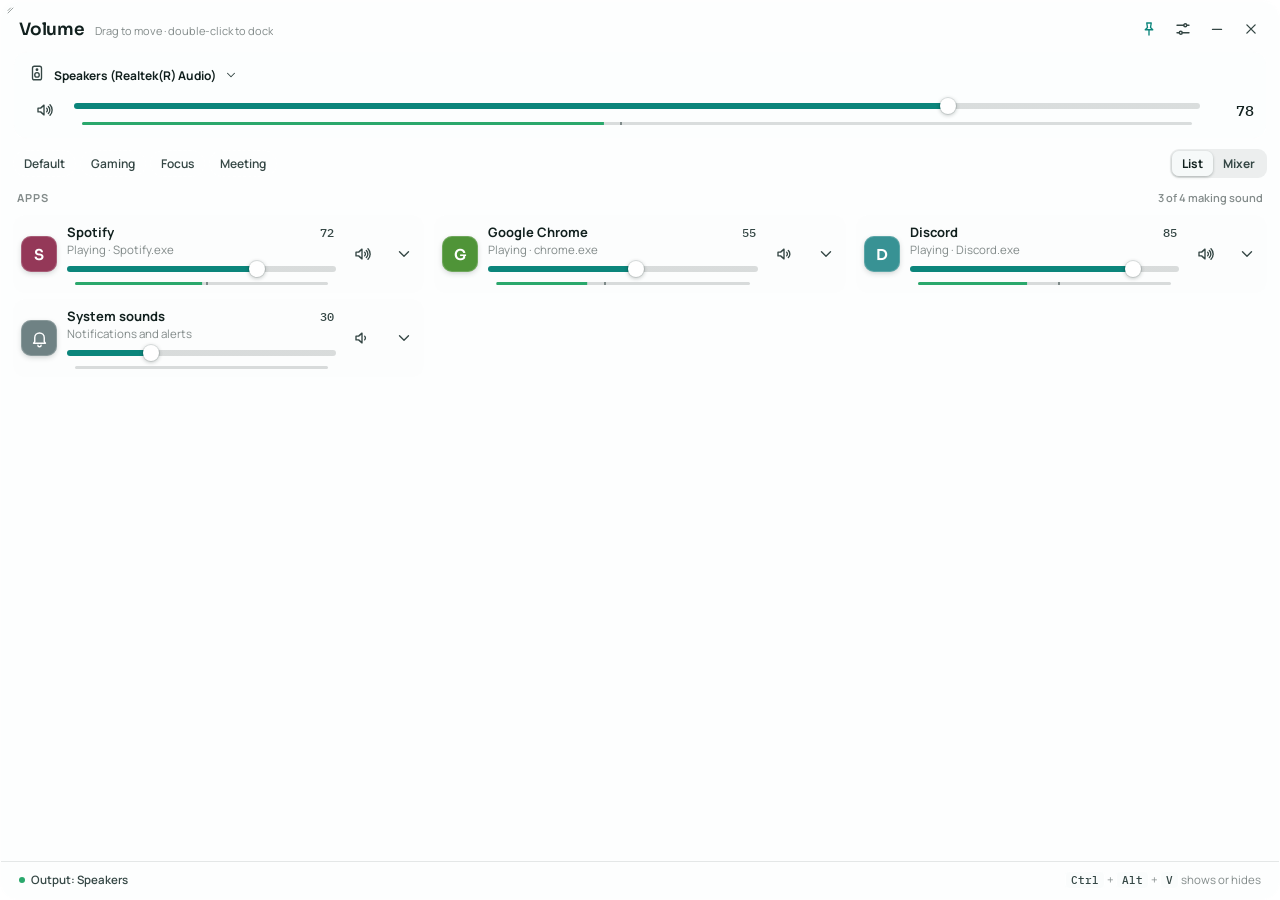
==== src/GlassMixer.App/ui/index.html @ 16185cbf "Glass Mixer 1.0.0: per-app volume mixer with a glass window A Windows tray app that controls each ap" ====
<!doctype html>
<html lang="en">
<head>
  <meta charset="utf-8">
  <title>Glass Mixer</title>
  <!-- The mockup's typefaces, shipped with the app (tools/get-fonts.ps1), so no internet is needed. -->
  <link rel="stylesheet" href="fonts/fonts.css">
  <link rel="stylesheet" href="app.css">
</head>
<body>
  <section class="panel" id="panel" aria-label="Volume mixer">
    <div class="grip" id="grip" title="Drag to resize" aria-hidden="true"></div>
    <span class="size-badge" id="size-badge" hidden></span>

    <header class="p-head" id="p-head">
      <div class="p-title"><h1>Volume</h1><span>Drag to move · double-click to dock</span></div>
      <div class="p-actions">
        <button class="icon-btn" id="btn-pin" aria-pressed="true" title="Keep on top" aria-label="Keep on top"></button>
        <button class="icon-btn" id="btn-look" aria-expanded="false" aria-controls="look" title="Appearance" aria-label="Appearance"></button>
        <button class="icon-btn" id="btn-min" title="Minimize (Ctrl+Alt+M)" aria-label="Minimize volume mixer"></button>
        <button class="icon-btn" id="btn-close" title="Hide" aria-label="Hide volume mixer"></button>
      </div>
    </header>

    <div class="p-scroll" id="p-scroll">
      <section class="master" data-id="master">
        <label class="dev" for="dev"><span id="dev-icon"></span><span class="dev-wrap"><select id="dev" aria-label="Output device"></select><span id="dev-chev"></span></span></label>
        <div class="master-row">
          <button class="icon-btn mute" data-mute="master" aria-pressed="false" aria-label="Mute all"></button>
          <div>
            <input type="range" class="vol" id="vol-master" min="0" max="100" aria-label="Master volume">
            <div class="meter"><i></i><b></b></div>
          </div>
          <span class="val vval" id="val-master">0</span>
        </div>
      </section>

      <section class="look" id="look" hidden aria-label="Appearance">
        <label class="look-row" for="opt-clear">Transparency <input type="range" id="opt-clear" min="0" max="100"><span class="val" id="val-clear"></span></label>
        <label class="look-row" for="opt-blur" title="While the blur is on, the mixer is left out of screenshots and screen sharing. Set it to 0 to show it.">Background blur <input type="range" id="opt-blur" min="0" max="40"><span class="val" id="val-blur"></span></label>
        <div class="look-row"><span>Panel size</span>
          <div class="seg span" role="group" aria-label="Panel size">
            <button data-size="compact" aria-pressed="false">Compact</button>
            <button data-size="regular" aria-pressed="false">Regular</button>
            <button data-size="wide" aria-pressed="false">Wide</button>
          </div>
        </div>
        <label class="look-check" for="opt-meters"><input type="checkbox" id="opt-meters"> Show live level meters</label>
      </section>

      <div class="bar">
        <div class="chips" id="chips" role="group" aria-label="Sound profiles"></div>
        <div class="seg" role="group" aria-label="Layout">
          <button id="mode-list" aria-pressed="true">List</button>
          <button id="mode-board" aria-pressed="false">Mixer</button>
        </div>
      </div>

      <div class="section-label"><span>Apps</span><span id="app-count"></span></div>
      <ul class="list" id="list"></ul>
      <div class="board" id="board" hidden></div>
      <p class="empty" id="empty" hidden>No app is playing sound right now. Start music or a video and it shows up here.</p>
    </div>

    <footer class="p-foot">
      <span class="live" id="foot-live">Output</span>
      <span class="foot-keys"><kbd>Ctrl</kbd> + <kbd>Alt</kbd> + <kbd>V</kbd> shows or hides</span>
    </footer>
  </section>

  <div class="mini" id="mini" data-id="master" hidden>
    <span class="mini-drag" id="mini-drag" title="Drag to move"></span>
    <button class="icon-btn mute" data-mute="master" aria-pressed="false" aria-label="Mute all"></button>
    <div class="mini-vol">
      <input type="range" class="vol" id="vol-mini" min="0" max="100" aria-label="Master volume">
      <div class="meter"><i></i><b></b></div>
    </div>
    <span class="val vval" id="val-mini">0</span>
    <div class="mini-apps" id="mini-apps"></div>
    <button class="icon-btn" id="btn-restore" title="Expand (Ctrl+Alt+M)" aria-label="Expand volume mixer"></button>
  </div>

  <div class="toast" id="toast" role="status" hidden></div>

  <script src="app.js"></script>
</body>
</html>
---- src/GlassMixer.App/ui/fonts/fonts.css ----
﻿/* Generated by tools/get-fonts.ps1 from Google Fonts. Licences: OFL-*.txt in this folder. */
/* latin-ext */
@font-face {
  font-family: 'IBM Plex Mono';
  font-style: normal;
  font-weight: 500;
  font-display: swap;
  src: url(ibmplexmono-latin-ext.woff2) format('woff2');
  unicode-range: U+0100-02BA, U+02BD-02C5, U+02C7-02CC, U+02CE-02D7, U+02DD-02FF, U+0304, U+0308, U+0329, U+1D00-1DBF, U+1E00-1E9F, U+1EF2-1EFF, U+2020, U+20A0-20AB, U+20AD-20C4, U+2113, U+2C60-2C7F, U+A720-A7FF;
}
/* latin */
@font-face {
  font-family: 'IBM Plex Mono';
  font-style: normal;
  font-weight: 500;
  font-display: swap;
  src: url(ibmplexmono-latin.woff2) format('woff2');
  unicode-range: U+0000-00FF, U+0131, U+0152-0153, U+02BB-02BC, U+02C6, U+02DA, U+02DC, U+0304, U+0308, U+0329, U+2000-206F, U+20AC, U+2122, U+2191, U+2193, U+2212, U+2215, U+FEFF, U+FFFD;
}
/* latin-ext */
@font-face {
  font-family: 'Manrope';
  font-style: normal;
  font-weight: 400 700;
  font-display: swap;
  src: url(manrope-latin-ext.woff2) format('woff2');
  unicode-range: U+0100-02BA, U+02BD-02C5, U+02C7-02CC, U+02CE-02D7, U+02DD-02FF, U+0304, U+0308, U+0329, U+1D00-1DBF, U+1E00-1E9F, U+1EF2-1EFF, U+2020, U+20A0-20AB, U+20AD-20C4, U+2113, U+2C60-2C7F, U+A720-A7FF;
}
/* latin */
@font-face {
  font-family: 'Manrope';
  font-style: normal;
  font-weight: 400 700;
  font-display: swap;
  src: url(manrope-latin.woff2) format('woff2');
  unicode-range: U+0000-00FF, U+0131, U+0152-0153, U+02BB-02BC, U+02C6, U+02DA, U+02DC, U+0304, U+0308, U+0329, U+2000-206F, U+20AC, U+2122, U+2191, U+2193, U+2212, U+2215, U+FEFF, U+FFFD;
}
/* latin-ext */
@font-face {
  font-family: 'Sora';
  font-style: normal;
  font-weight: 600;
  font-display: swap;
  src: url(sora-latin-ext.woff2) format('woff2');
  unicode-range: U+0100-02BA, U+02BD-02C5, U+02C7-02CC, U+02CE-02D7, U+02DD-02FF, U+0304, U+0308, U+0329, U+1D00-1DBF, U+1E00-1E9F, U+1EF2-1EFF, U+2020, U+20A0-20AB, U+20AD-20C4, U+2113, U+2C60-2C7F, U+A720-A7FF;
}
/* latin */
@font-face {
  font-family: 'Sora';
  font-style: normal;
  font-weight: 600;
  font-display: swap;
  src: url(sora-latin.woff2) format('woff2');
  unicode-range: U+0000-00FF, U+0131, U+0152-0153, U+02BB-02BC, U+02C6, U+02DA, U+02DC, U+0304, U+0308, U+0329, U+2000-206F, U+20AC, U+2122, U+2191, U+2193, U+2212, U+2215, U+FEFF, U+FFFD;
}
---- src/GlassMixer.App/ui/app.css ----
/* Glass Mixer UI: a straight port of the volume-mixer mockup.
   The blur behind the window comes from Windows (see Native.SetGlass); this page only
   adds the tinted glass colour on top, so --glass-a is the mockup's "Transparency". */
:root {
  --glass-rgb: 248 251 251;
  --glass-a: .30;
  --edge: rgb(255 255 255 / .72);
  --edge-2: rgb(17 32 30 / .10);
  --halo: rgb(255 255 255 / .55);
  --fg: #11201e; --fg-2: #354745; --fg-3: rgb(17 32 30 / .52);
  --accent: #0b857b; --accent-fg: #ffffff;
  --track: rgb(17 32 30 / .15);
  --hover: rgb(17 32 30 / .07);
  --thumb: #ffffff;
  --ok: #2aa86c; --warn: #dc9c25; --hot: #de553a;
  --shadow: rgb(14 30 28 / .30);
  --radius: 18px; /* the mockup's corner; MainWindow.CornerRadius clips the window to the same curve */
  --f-display: "Sora", "Segoe UI Variable Display", "Segoe UI", system-ui, sans-serif;
  --f-body: "Manrope", "Segoe UI Variable Text", "Segoe UI", system-ui, sans-serif;
  --f-mono: "IBM Plex Mono", "Cascadia Mono", Consolas, monospace;
  color-scheme: light;
}
@media (prefers-color-scheme: dark) {
  :root {
    --glass-rgb: 14 20 24;
    --edge: rgb(255 255 255 / .14); --edge-2: rgb(255 255 255 / .07);
    --halo: rgb(0 0 0 / .45);
    --fg: #edf4f3; --fg-2: #b3c3c1; --fg-3: rgb(237 244 243 / .50);
    --accent: #45cfc1; --accent-fg: #062421;
    --track: rgb(255 255 255 / .17);
    --hover: rgb(255 255 255 / .07);
    --thumb: #f2faf9;
    --shadow: rgb(0 0 0 / .55);
    color-scheme: dark;
  }
}

*, *::before, *::after { box-sizing: border-box; }
[hidden] { display: none !important; }
html, body { height: 100%; margin: 0; background: transparent; overflow: hidden; }
body { color: var(--fg); font-family: var(--f-body); font-size: 14px; user-select: none; cursor: default; }
button, select, input { font: inherit; color: inherit; }
svg { width: 18px; height: 18px; fill: none; stroke: currentColor; stroke-width: 1.8; stroke-linecap: round; stroke-linejoin: round; flex: none; }
:focus-visible { outline: 2px solid var(--accent); outline-offset: 2px; }


/* ---------- glass panel ---------- */
.panel {
  position: fixed; inset: 0;
  display: flex; flex-direction: column;
  container: mixer / inline-size;
  background: rgb(var(--glass-rgb) / var(--glass-a));
  border: 1px solid var(--edge); border-radius: var(--radius);
  box-shadow: inset 0 1px 0 var(--edge);

}

.grip {
  position: absolute; left: 0; top: 0; z-index: 21; width: 22px; height: 22px; border-top-left-radius: var(--radius);
  display: grid; place-items: center; cursor: nwse-resize; color: var(--fg-3);
}
.grip:hover { color: var(--accent); }
.grip svg { width: 12px; height: 12px; stroke-width: 1.6; }
.size-badge {
  position: absolute; top: 10px; left: 50%; z-index: 3; transform: translateX(-50%);
  padding: 4px 10px; border-radius: 999px; white-space: nowrap; pointer-events: none;
  font: 500 11px var(--f-mono); font-variant-numeric: tabular-nums; text-shadow: none;
  background: var(--accent); color: var(--accent-fg);
}

.p-head { display: flex; align-items: center; justify-content: space-between; gap: 8px; padding: 12px 12px 6px 18px; }
.p-title { display: flex; align-items: baseline; gap: 10px; min-width: 0; }
.p-title h1 { margin: 0; font-family: var(--f-display); font-weight: 600; font-size: 17px; letter-spacing: -.01em; }
.p-title span { font-size: 11px; color: var(--fg-3); white-space: nowrap; overflow: hidden; text-overflow: ellipsis; }
.p-actions { display: flex; gap: 2px; flex: none; }

.icon-btn {
  display: inline-grid; place-items: center; width: 32px; height: 32px; border-radius: 9px; flex: none;
  border: 0; background: transparent; color: var(--fg-2); cursor: pointer;
}
.icon-btn:hover { background: var(--hover); color: var(--fg); }
.icon-btn[aria-pressed="true"], .icon-btn[aria-expanded="true"] { color: var(--accent); }

.p-scroll {
  flex: 1 1 auto; min-height: 0; overflow-y: auto; overscroll-behavior: contain;
  padding: 0 12px 4px; display: flex; flex-direction: column; gap: 10px;
}
.p-scroll > * { flex: none; }
.p-scroll::-webkit-scrollbar { width: 8px; }
.p-scroll::-webkit-scrollbar-thumb { background: var(--track); border-radius: 4px; border: 2px solid transparent; background-clip: padding-box; }

/* master */
.master {
  display: grid; gap: 8px; padding: 12px 12px 12px 14px; border-radius: 14px;
  background: rgb(var(--glass-rgb) / .35); border: 1px solid var(--edge);
}
.dev { position: relative; display: flex; align-items: center; gap: 8px; color: var(--fg-2); font-size: 12px; font-weight: 600; }
.dev-wrap { position: relative; display: flex; align-items: center; min-width: 0; }
.dev select {
  appearance: none; -webkit-appearance: none; border: 0; background: transparent; cursor: pointer;
  padding: 2px 22px 2px 0; font-weight: 700; color: var(--fg); min-width: 0; max-width: 100%; text-overflow: ellipsis;
}
.dev option { background: Canvas; color: CanvasText; }
.dev .chev { position: absolute; right: 0; pointer-events: none; width: 14px; height: 14px; }
.master-row { display: grid; grid-template-columns: auto 1fr 40px; align-items: center; gap: 10px; }
.val { font-family: var(--f-mono); font-size: 13px; font-variant-numeric: tabular-nums; text-align: right; color: var(--fg); }
.master .val { font-size: 15px; }

/* range */
input[type="range"] {
  -webkit-appearance: none; appearance: none; width: 100%; height: 22px; margin: 0; background: transparent; cursor: pointer;
  --fill: var(--accent); --a: 0%; --p: 50%;
}
/* The fill runs from --a to --p: from the left edge for volume, from the centre for balance. */
input[type="range"]::-webkit-slider-runnable-track {
  height: 6px; border-radius: 99px;
  background: linear-gradient(to right, var(--track) var(--a), var(--fill) var(--a), var(--fill) var(--p), var(--track) var(--p));
}
input[type="range"]::-webkit-slider-thumb {
  -webkit-appearance: none; width: 16px; height: 16px; margin-top: -5px; border-radius: 50%;
  background: var(--thumb); border: 0; box-shadow: 0 1px 4px var(--shadow), 0 0 0 1px var(--edge-2);
  transition: transform .12s;
}
input[type="range"]:active::-webkit-slider-thumb { transform: scale(1.18); }
input[type="range"]:disabled { cursor: not-allowed; opacity: .5; }
input[type="range"]:focus-visible { outline-offset: 4px; border-radius: 6px; }

.meter { position: relative; height: 3px; border-radius: 2px; background: var(--track); overflow: hidden; margin: 1px 8px 0; }
.meter i {
  position: absolute; inset: 0; clip-path: inset(0 100% 0 0);
  background: linear-gradient(90deg, var(--ok) 0 62%, var(--warn) 80%, var(--hot));
}
.meter b { position: absolute; top: 0; bottom: 0; width: 2px; left: 0; background: var(--fg-2); opacity: 0; }
.no-meters .meter, .no-meters .vmeter { visibility: hidden; }

/* look / appearance */
.look { display: grid; gap: 10px; padding: 12px 14px; border-radius: 14px; border: 1px dashed var(--edge); background: rgb(var(--glass-rgb) / .25); }
.look-row { display: grid; grid-template-columns: 96px 1fr 44px; align-items: center; gap: 10px; font-size: 12px; font-weight: 600; color: var(--fg-2); }
.look-row .span { grid-column: 2 / 4; justify-self: start; }
.look-check { display: flex; align-items: center; gap: 8px; font-size: 12px; font-weight: 600; color: var(--fg-2); cursor: pointer; }
.look-check input { accent-color: var(--accent); width: 16px; height: 16px; margin: 0; }

/* toolbar */
.bar { display: flex; flex-wrap: wrap; align-items: center; justify-content: space-between; gap: 8px; }
.chips { display: flex; flex-wrap: wrap; gap: 4px; }
.chip {
  border: 1px solid var(--edge); background: transparent; border-radius: 999px; padding: 4px 10px;
  font-size: 12px; font-weight: 600; color: var(--fg-2); cursor: pointer;
}
.chip:hover { background: var(--hover); color: var(--fg); }
.chip[aria-pressed="true"] { background: var(--accent); border-color: var(--accent); color: var(--accent-fg); text-shadow: none; }
.chip.unsaved { border-style: dashed; }
.seg { display: inline-flex; padding: 2px; border-radius: 9px; background: var(--hover); }
.seg button {
  border: 0; background: transparent; border-radius: 7px; padding: 4px 10px; font-size: 12px; font-weight: 700;
  color: var(--fg-2); cursor: pointer;
}
.seg button[aria-pressed="true"] { background: rgb(var(--glass-rgb) / .9); color: var(--fg); box-shadow: 0 1px 3px var(--shadow); }

.section-label {
  display: flex; justify-content: space-between; font-size: 11px; font-weight: 700;
  letter-spacing: .08em; text-transform: uppercase; color: var(--fg-3); padding: 2px 4px 0;
}
.section-label span:last-child { letter-spacing: 0; text-transform: none; font-weight: 600; }
.empty { margin: 2px 4px; font-size: 12px; color: var(--fg-3); }

/* list */
.list { list-style: none; margin: 0; padding: 0; display: grid; gap: 2px; }
.app { border-radius: 12px; padding: 8px 4px 8px 8px; transition: background .15s; }
.app:hover { background: var(--hover); }
.app.flash { animation: flash 1.1s ease-out; }
@keyframes flash { 0%, 30% { background: rgb(from var(--accent) r g b / .22); } }
.app-main { display: grid; grid-template-columns: 36px minmax(0, 1fr) auto auto; align-items: center; gap: 10px; }
.app-icon {
  width: 36px; height: 36px; border-radius: 10px; display: grid; place-items: center; color: #fff;
  background: var(--c); box-shadow: inset 0 0 0 1px rgb(255 255 255 / .18), 0 2px 6px -2px var(--shadow);
  font: 700 15px var(--f-display); text-shadow: none; transition: filter .2s, opacity .2s; overflow: hidden;
}
.app-icon svg { width: 19px; height: 19px; }
.app-icon.has-img { background: rgb(var(--glass-rgb) / .55); box-shadow: inset 0 0 0 1px var(--edge), 0 2px 6px -2px var(--shadow); }
.app-icon img { width: 24px; height: 24px; image-rendering: auto; }
.app-body { min-width: 0; display: grid; gap: 1px; }
.app-top { display: flex; align-items: baseline; justify-content: space-between; gap: 8px; padding-right: 2px; }
.app-name { font-weight: 700; font-size: 13px; white-space: nowrap; overflow: hidden; text-overflow: ellipsis; }
.app-sub { font-size: 11.5px; color: var(--fg-3); white-space: nowrap; overflow: hidden; text-overflow: ellipsis; }
.app .val { font-size: 12px; color: var(--fg-2); }
.is-muted .app-icon, .is-muted.strip .app-icon { filter: grayscale(1); opacity: .5; }
.is-muted input[type="range"] { --fill: var(--fg-3); }
.is-muted .val { color: var(--fg-3); }
.is-muted .mute { color: var(--hot); }
.more svg { transition: transform .2s; }
.more[aria-expanded="true"] svg { transform: rotate(180deg); }

.app-extra { display: grid; gap: 8px; margin: 8px 0 2px 46px; padding: 10px 12px; border-radius: 10px; background: rgb(var(--glass-rgb) / .35); }
.extra-row { display: grid; grid-template-columns: 64px minmax(0, 1fr) 52px; align-items: center; gap: 10px; font-size: 12px; font-weight: 600; color: var(--fg-2); }
.extra-row select {
  grid-column: 2 / 4; min-width: 0; padding: 5px 8px; border-radius: 8px;
  border: 1px solid var(--edge); background: rgb(var(--glass-rgb) / .6); font-size: 12px; font-weight: 600;
}
.extra-row select:disabled { opacity: .55; cursor: not-allowed; }
.extra-row .val { font-size: 11px; }
.extra-note { margin: 0; font-size: 11px; color: var(--fg-3); }

/* mixer board */
.p-scroll > .board { flex: 1 0 auto; }
.board { display: flex; gap: 4px; overflow-x: auto; padding: 4px 2px 10px; }
.strip {
  flex: 1 0 60px; max-width: 104px; display: grid; grid-template-rows: auto 1fr auto auto auto;
  justify-items: center; gap: 8px; padding: 10px 0 8px; border-radius: 12px;
}
.strip:hover { background: var(--hover); }
.strip.master-strip { flex: 1 0 68px; background: rgb(var(--glass-rgb) / .35); border: 1px solid var(--edge); margin-right: 6px; }
.strip .app-icon { width: 30px; height: 30px; border-radius: 9px; font-size: 13px; }
.strip .app-icon svg { width: 16px; height: 16px; }
.strip .app-icon img { width: 20px; height: 20px; }
.fader-zone { display: flex; gap: 6px; min-height: clamp(120px, 22vh, 200px); }
.vmeter { position: relative; width: 4px; border-radius: 2px; background: var(--track); overflow: hidden; }
.vmeter i {
  position: absolute; inset: 0; clip-path: inset(100% 0 0 0);
  background: linear-gradient(0deg, var(--ok) 0 62%, var(--warn) 80%, var(--hot));
}
.fader { --p: 50%; --fill: var(--accent); position: relative; width: 26px; cursor: ns-resize; touch-action: none; border-radius: 8px; }
.fader::before, .fader .fill { content: ""; position: absolute; left: 50%; width: 6px; transform: translateX(-50%); border-radius: 99px; }
.fader::before { top: 0; bottom: 0; background: var(--track); }
.fader .fill { bottom: 0; height: var(--p); background: var(--fill); }
.fader .knob {
  position: absolute; left: 50%; bottom: var(--p); width: 26px; height: 14px; transform: translate(-50%, 50%);
  border-radius: 5px; background: var(--thumb); box-shadow: 0 2px 5px var(--shadow), 0 0 0 1px var(--edge-2);
}
.fader .knob::after { content: ""; position: absolute; left: 6px; right: 6px; top: 50%; height: 2px; margin-top: -1px; border-radius: 1px; background: var(--fill); }
.is-muted .fader { --fill: var(--fg-3); }
.strip-name { width: 56px; text-align: center; font-size: 11px; font-weight: 600; color: var(--fg-2); white-space: nowrap; overflow: hidden; text-overflow: ellipsis; }
.strip .icon-btn { width: 28px; height: 28px; }

/* footer */
.p-foot {
  display: flex; flex-wrap: wrap; justify-content: space-between; gap: 4px 12px; padding: 10px 18px 12px;
  border-top: 1px solid var(--edge-2); font-size: 11.5px; color: var(--fg-3);
}
kbd {
  font-family: var(--f-mono); font-size: 10.5px; padding: 1px 5px; border-radius: 4px;
  border: 1px solid var(--edge); background: rgb(var(--glass-rgb) / .5); color: var(--fg-2);
}
.live { color: var(--fg-2); font-weight: 600; white-space: nowrap; overflow: hidden; text-overflow: ellipsis; min-width: 0; }
.live::before { content: ""; display: inline-block; width: 6px; height: 6px; margin-right: 6px; border-radius: 50%; background: var(--ok); vertical-align: 1px; }

/* ---------- minimized: a small glass bar ---------- */
.mini {
  position: fixed; inset: 0; display: flex; align-items: center; gap: 6px; padding: 6px 6px 6px 4px;
  background: rgb(var(--glass-rgb) / var(--glass-a)); border: 1px solid var(--edge); border-radius: var(--radius);
  box-shadow: inset 0 1px 0 var(--edge);
}
.mini-drag { display: grid; place-items: center; width: 18px; height: 32px; cursor: grab; color: var(--fg-3); }
.mini-drag svg { width: 14px; height: 14px; stroke-width: 2.4; }
.mini-vol { width: 150px; min-width: 0; flex: 1 1 150px; }
.mini .val { width: 28px; }
.mini-apps { display: flex; gap: 2px; padding-left: 8px; margin-left: 2px; border-left: 1px solid var(--edge-2); }
.mini-app { border: 0; background: transparent; padding: 3px; border-radius: 8px; cursor: pointer; display: grid; }
.mini-app:hover { background: var(--hover); }
.mini-app .app-icon { width: 22px; height: 22px; border-radius: 6px; opacity: .4; filter: grayscale(.7); font-size: 11px; }
.mini-app .app-icon svg { width: 12px; height: 12px; }
.mini-app .app-icon img { width: 16px; height: 16px; }
.mini-app.sounding .app-icon { opacity: 1; filter: none; }

.toast {
  position: fixed; left: 50%; bottom: 52px; z-index: 30; transform: translateX(-50%); max-width: calc(100% - 32px);
  padding: 8px 12px; border-radius: 10px; font-size: 12px; font-weight: 600; text-shadow: none;
  background: var(--fg); color: rgb(var(--glass-rgb)); box-shadow: 0 8px 24px -8px var(--shadow);
}

/* ---------- the panel adapts to its own width ---------- */
@container mixer (min-width: 560px) {
  .list { grid-template-columns: repeat(2, minmax(0, 1fr)); gap: 6px 10px; align-items: start; }
  .app { background: rgb(var(--glass-rgb) / .22); }
  .master-row { gap: 14px; }
}
@container mixer (min-width: 840px) {
  .list { grid-template-columns: repeat(3, minmax(0, 1fr)); }
}
@container mixer (max-width: 340px) {
  .p-title span, .foot-keys, .app-sub { display: none; }
  .app-main { gap: 8px; }
  .chip { padding: 3px 8px; }
  .look-row { grid-template-columns: 78px 1fr 40px; }
  .app-extra { margin-left: 0; }
  .extra-row { grid-template-columns: 54px minmax(0, 1fr) 46px; }
}
@container mixer (max-width: 290px) {
  .more, .section-label span:last-child, .chips { display: none; }
  .app-main { grid-template-columns: 30px minmax(0, 1fr) auto; }
  .app .app-icon { width: 30px; height: 30px; border-radius: 9px; }
  .app-extra { display: none !important; }
  .master { padding: 10px; }
}
@media (max-width: 420px) { .mini-apps { display: none; } }
/* The mockup's pop-in, played when the mixer opens, minimizes or expands. */
.pop { animation: pop .22s cubic-bezier(.2, .9, .3, 1.2); }
@keyframes pop { from { transform: translateY(10px) scale(.98); opacity: .4; } }

@media (prefers-reduced-motion: reduce) {
  .app.flash, .pop { animation: none; }
  * { transition: none !important; }
}
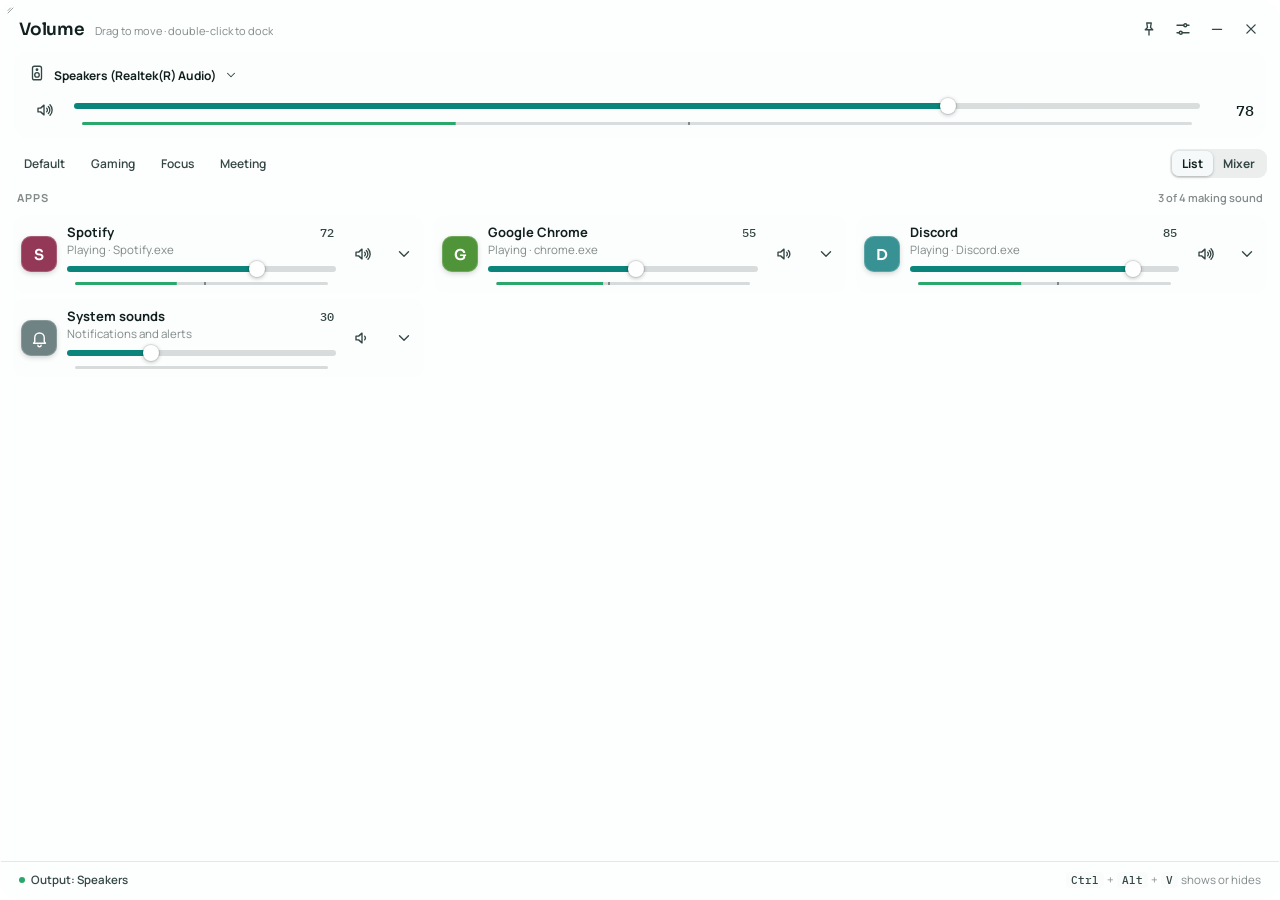
==== commit be7767af: "Glass Mixer 1.0.2: blur that shows in screenshots, unpinned by default - The blur is now drawn by Wi" ====
--- a/src/GlassMixer.App/ui/index.html
+++ b/src/GlassMixer.App/ui/index.html
@@ -15,7 +15,7 @@
     <header class="p-head" id="p-head">
       <div class="p-title"><h1>Volume</h1><span>Drag to move · double-click to dock</span></div>
       <div class="p-actions">
-        <button class="icon-btn" id="btn-pin" aria-pressed="true" title="Keep on top" aria-label="Keep on top"></button>
+        <button class="icon-btn" id="btn-pin" aria-pressed="false" title="Keep on top of other windows" aria-label="Keep on top of other windows"></button>
         <button class="icon-btn" id="btn-look" aria-expanded="false" aria-controls="look" title="Appearance" aria-label="Appearance"></button>
         <button class="icon-btn" id="btn-min" title="Minimize (Ctrl+Alt+M)" aria-label="Minimize volume mixer"></button>
         <button class="icon-btn" id="btn-close" title="Hide" aria-label="Hide volume mixer"></button>
@@ -37,7 +37,7 @@
 
       <section class="look" id="look" hidden aria-label="Appearance">
         <label class="look-row" for="opt-clear">Transparency <input type="range" id="opt-clear" min="0" max="100"><span class="val" id="val-clear"></span></label>
-        <label class="look-row" for="opt-blur" title="While the blur is on, the mixer is left out of screenshots and screen sharing. Set it to 0 to show it.">Background blur <input type="range" id="opt-blur" min="0" max="40"><span class="val" id="val-blur"></span></label>
+        <label class="look-row" for="opt-blur">Background blur <input type="range" id="opt-blur" min="0" max="40"><span class="val" id="val-blur"></span></label>
         <div class="look-row"><span>Panel size</span>
           <div class="seg span" role="group" aria-label="Panel size">
             <button data-size="compact" aria-pressed="false">Compact</button>
--- a/src/GlassMixer.App/ui/app.css
+++ b/src/GlassMixer.App/ui/app.css
@@ -35,6 +35,11 @@
   }
 }
 
+/* Registering --glass-a as a number lets it animate, so the tint eases in and out
+   when adaptive contrast changes it (see tintNeeded in app.js) instead of jumping. */
+@property --glass-a { syntax: '<number>'; inherits: true; initial-value: .3; }
+:root { transition: --glass-a .25s ease; }
+
 *, *::before, *::after { box-sizing: border-box; }
 [hidden] { display: none !important; }
 html, body { height: 100%; margin: 0; background: transparent; overflow: hidden; }
@@ -229,7 +234,7 @@
 }
 .fader .knob::after { content: ""; position: absolute; left: 6px; right: 6px; top: 50%; height: 2px; margin-top: -1px; border-radius: 1px; background: var(--fill); }
 .is-muted .fader { --fill: var(--fg-3); }
-.strip-name { width: 56px; text-align: center; font-size: 11px; font-weight: 600; color: var(--fg-2); white-space: nowrap; overflow: hidden; text-overflow: ellipsis; }
+.strip-name { width: 100%; padding: 0 4px; text-align: center; font-size: 11px; font-weight: 600; color: var(--fg-2); white-space: nowrap; overflow: hidden; text-overflow: ellipsis; }
 .strip .icon-btn { width: 28px; height: 28px; }
 
 /* footer */
@@ -277,8 +282,15 @@
 @container mixer (min-width: 840px) {
   .list { grid-template-columns: repeat(3, minmax(0, 1fr)); }
 }
+/* Hide hints before they get cut off mid-word or wrap onto a second line. */
+@container mixer (max-width: 430px) {
+  .p-title span { display: none; }
+}
+@container mixer (max-width: 385px) {
+  .foot-keys { display: none; }
+}
 @container mixer (max-width: 340px) {
-  .p-title span, .foot-keys, .app-sub { display: none; }
+  .app-sub { display: none; }
   .app-main { gap: 8px; }
   .chip { padding: 3px 8px; }
   .look-row { grid-template-columns: 78px 1fr 40px; }
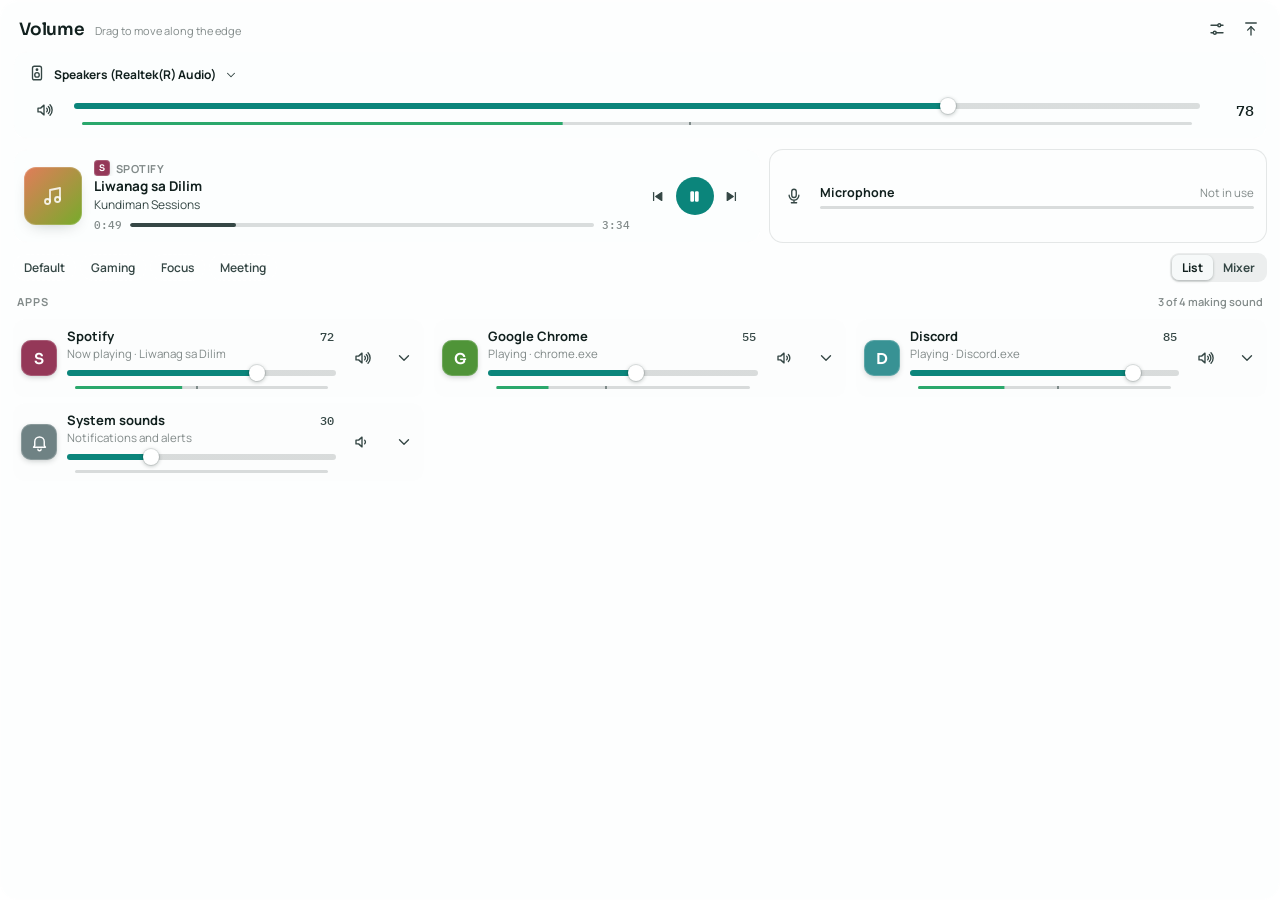
==== commit 7c4d667e: "Glass Mixer 1.1.0: lives at a screen edge, with Now Playing, mic and auto profiles - The mixer lives" ====
--- a/src/GlassMixer.App/ui/index.html
+++ b/src/GlassMixer.App/ui/index.html
@@ -7,78 +7,90 @@
   <link rel="stylesheet" href="fonts/fonts.css">
   <link rel="stylesheet" href="app.css">
 </head>
-<body>
-  <section class="panel" id="panel" aria-label="Volume mixer">
-    <div class="grip" id="grip" title="Drag to resize" aria-hidden="true"></div>
-    <span class="size-badge" id="size-badge" hidden></span>
-
+<body data-edge="top">
+  <!-- The mixer. It lives at a screen edge; drag the header to move it along that edge or to another one. -->
+  <section class="panel" id="panel" aria-label="Volume mixer" hidden>
     <header class="p-head" id="p-head">
-      <div class="p-title"><h1>Volume</h1><span>Drag to move · double-click to dock</span></div>
+      <div class="p-title"><h1>Volume</h1><span>Drag to move along the edge</span></div>
       <div class="p-actions">
-        <button class="icon-btn" id="btn-pin" aria-pressed="false" title="Keep on top of other windows" aria-label="Keep on top of other windows"></button>
         <button class="icon-btn" id="btn-look" aria-expanded="false" aria-controls="look" title="Appearance" aria-label="Appearance"></button>
-        <button class="icon-btn" id="btn-min" title="Minimize (Ctrl+Alt+M)" aria-label="Minimize volume mixer"></button>
-        <button class="icon-btn" id="btn-close" title="Hide" aria-label="Hide volume mixer"></button>
+        <button class="icon-btn" id="btn-tuck" title="Tuck away (Ctrl+Alt+V)" aria-label="Tuck away"></button>
       </div>
     </header>
 
     <div class="p-scroll" id="p-scroll">
-      <section class="master" data-id="master">
-        <label class="dev" for="dev"><span id="dev-icon"></span><span class="dev-wrap"><select id="dev" aria-label="Output device"></select><span id="dev-chev"></span></span></label>
-        <div class="master-row">
-          <button class="icon-btn mute" data-mute="master" aria-pressed="false" aria-label="Mute all"></button>
-          <div>
-            <input type="range" class="vol" id="vol-master" min="0" max="100" aria-label="Master volume">
-            <div class="meter"><i></i><b></b></div>
+      <div class="p-inner" id="p-inner">
+        <section class="master" data-id="master">
+          <label class="dev" for="dev"><span id="dev-icon"></span><span class="dev-wrap"><select id="dev" aria-label="Output device"></select><span id="dev-chev"></span></span></label>
+          <div class="master-row">
+            <button class="icon-btn mute" data-mute="master" aria-pressed="false" aria-label="Mute all"></button>
+            <div>
+              <input type="range" class="vol" id="vol-master" min="0" max="100" aria-label="Master volume">
+              <div class="meter"><i></i><b></b></div>
+            </div>
+            <span class="val vval" id="val-master">0</span>
           </div>
-          <span class="val vval" id="val-master">0</span>
+        </section>
+
+        <div class="media" id="media">
+          <section class="np" id="np" aria-label="Now playing" hidden>
+            <div class="np-art" id="np-art"></div>
+            <div class="np-info">
+              <button class="np-src" id="np-src" title="Switch to another app that's playing"></button>
+              <span class="np-title" id="np-title"></span>
+              <span class="np-artist" id="np-artist"></span>
+              <div class="np-progress" id="np-progress"><span id="np-time">0:00</span><div class="np-bar"><i id="np-fill"></i></div><span id="np-len">0:00</span></div>
+            </div>
+            <div class="np-ctrl">
+              <button class="icon-btn" id="np-prev" aria-label="Previous"></button>
+              <button class="icon-btn np-play" id="np-play" aria-label="Pause"></button>
+              <button class="icon-btn" id="np-next" aria-label="Next"></button>
+            </div>
+          </section>
+
+          <section class="mic" id="mic" aria-label="Microphone" hidden>
+            <button class="icon-btn mic-mute" id="mic-mute" aria-pressed="false" aria-label="Mute microphone"></button>
+            <div>
+              <div class="mic-top"><span class="mic-name" id="mic-name">Microphone</span><span class="mic-use" id="mic-use">Not in use</span></div>
+              <div class="meter"><i id="mic-level"></i></div>
+            </div>
+          </section>
         </div>
-      </section>
 
-      <section class="look" id="look" hidden aria-label="Appearance">
-        <label class="look-row" for="opt-clear">Transparency <input type="range" id="opt-clear" min="0" max="100"><span class="val" id="val-clear"></span></label>
-        <label class="look-row" for="opt-blur">Background blur <input type="range" id="opt-blur" min="0" max="40"><span class="val" id="val-blur"></span></label>
-        <div class="look-row"><span>Panel size</span>
-          <div class="seg span" role="group" aria-label="Panel size">
-            <button data-size="compact" aria-pressed="false">Compact</button>
-            <button data-size="regular" aria-pressed="false">Regular</button>
-            <button data-size="wide" aria-pressed="false">Wide</button>
+        <section class="look" id="look" hidden aria-label="Appearance">
+          <label class="look-row" for="opt-clear">Transparency <input type="range" id="opt-clear" min="0" max="100"><span class="val" id="val-clear"></span></label>
+          <label class="look-row" for="opt-blur">Background blur <input type="range" id="opt-blur" min="0" max="40"><span class="val" id="val-blur"></span></label>
+          <label class="look-check" for="opt-tuck"><input type="checkbox" id="opt-tuck"> Tuck away when the mouse leaves</label>
+          <label class="look-check" for="opt-activity"><input type="checkbox" id="opt-activity"> Show activity on the pill</label>
+          <span class="look-sub">Automatic profiles</span>
+          <label class="look-check" for="auto-meeting"><input type="checkbox" id="auto-meeting"> Meeting while a call is on (an app is using the mic)<span class="look-note" data-note="meeting"></span></label>
+          <label class="look-check" for="auto-gaming"><input type="checkbox" id="auto-gaming"> Gaming while a game is open<span class="look-note" data-note="gaming"></span></label>
+          <label class="look-check" for="auto-focus"><input type="checkbox" id="auto-focus"> Focus on weekdays, 9:00 to 17:00<span class="look-note" data-note="focus"></span></label>
+        </section>
+
+        <div class="bar">
+          <div class="chips" id="chips" role="group" aria-label="Sound profiles"></div>
+          <div class="seg" role="group" aria-label="Layout">
+            <button id="mode-list" aria-pressed="true">List</button>
+            <button id="mode-board" aria-pressed="false">Mixer</button>
           </div>
         </div>
-        <label class="look-check" for="opt-meters"><input type="checkbox" id="opt-meters"> Show live level meters</label>
-      </section>
 
-      <div class="bar">
-        <div class="chips" id="chips" role="group" aria-label="Sound profiles"></div>
-        <div class="seg" role="group" aria-label="Layout">
-          <button id="mode-list" aria-pressed="true">List</button>
-          <button id="mode-board" aria-pressed="false">Mixer</button>
-        </div>
+        <div class="section-label"><span>Apps</span><span id="app-count"></span></div>
+        <ul class="list" id="list"></ul>
+        <div class="board" id="board" hidden></div>
+        <p class="empty" id="empty" hidden>No app is playing sound right now. Start music or a video and it shows up here.</p>
       </div>
-
-      <div class="section-label"><span>Apps</span><span id="app-count"></span></div>
-      <ul class="list" id="list"></ul>
-      <div class="board" id="board" hidden></div>
-      <p class="empty" id="empty" hidden>No app is playing sound right now. Start music or a video and it shows up here.</p>
     </div>
-
-    <footer class="p-foot">
-      <span class="live" id="foot-live">Output</span>
-      <span class="foot-keys"><kbd>Ctrl</kbd> + <kbd>Alt</kbd> + <kbd>V</kbd> shows or hides</span>
-    </footer>
   </section>
 
-  <div class="mini" id="mini" data-id="master" hidden>
-    <span class="mini-drag" id="mini-drag" title="Drag to move"></span>
-    <button class="icon-btn mute" data-mute="master" aria-pressed="false" aria-label="Mute all"></button>
-    <div class="mini-vol">
-      <input type="range" class="vol" id="vol-mini" min="0" max="100" aria-label="Master volume">
-      <div class="meter"><i></i><b></b></div>
-    </div>
-    <span class="val vval" id="val-mini">0</span>
-    <div class="mini-apps" id="mini-apps"></div>
-    <button class="icon-btn" id="btn-restore" title="Expand (Ctrl+Alt+M)" aria-label="Expand volume mixer"></button>
-  </div>
+  <!-- The pill: the mixer tucked away at its edge. Compact: what's playing, live sound bars and
+       the volume. For a moment it grows to show what changed. -->
+  <button class="island" id="island" aria-label="Show the volume mixer" hidden>
+    <span class="isl-compact"><span class="isl-art" id="isl-art" hidden></span><span class="isl-bars"><i></i><i></i><i></i><i></i><i></i></span><span class="isl-val" id="isl-val">0</span></span>
+    <span class="isl-live" id="isl-live"></span>
+    <span class="isl-mic" id="isl-mic" hidden></span>
+  </button>
 
   <div class="toast" id="toast" role="status" hidden></div>
 
--- a/src/GlassMixer.App/ui/app.css
+++ b/src/GlassMixer.App/ui/app.css
@@ -60,19 +60,6 @@
 
 }
 
-.grip {
-  position: absolute; left: 0; top: 0; z-index: 21; width: 22px; height: 22px; border-top-left-radius: var(--radius);
-  display: grid; place-items: center; cursor: nwse-resize; color: var(--fg-3);
-}
-.grip:hover { color: var(--accent); }
-.grip svg { width: 12px; height: 12px; stroke-width: 1.6; }
-.size-badge {
-  position: absolute; top: 10px; left: 50%; z-index: 3; transform: translateX(-50%);
-  padding: 4px 10px; border-radius: 999px; white-space: nowrap; pointer-events: none;
-  font: 500 11px var(--f-mono); font-variant-numeric: tabular-nums; text-shadow: none;
-  background: var(--accent); color: var(--accent-fg);
-}
-
 .p-head { display: flex; align-items: center; justify-content: space-between; gap: 8px; padding: 12px 12px 6px 18px; }
 .p-title { display: flex; align-items: baseline; gap: 10px; min-width: 0; }
 .p-title h1 { margin: 0; font-family: var(--f-display); font-weight: 600; font-size: 17px; letter-spacing: -.01em; }
@@ -88,9 +75,10 @@
 
 .p-scroll {
   flex: 1 1 auto; min-height: 0; overflow-y: auto; overscroll-behavior: contain;
-  padding: 0 12px 4px; display: flex; flex-direction: column; gap: 10px;
-}
-.p-scroll > * { flex: none; }
+  padding: 0 12px 12px;
+}
+.p-inner { display: flex; flex-direction: column; gap: 10px; }
+.p-inner > * { flex: none; }
 .p-scroll::-webkit-scrollbar { width: 8px; }
 .p-scroll::-webkit-scrollbar-thumb { background: var(--track); border-radius: 4px; border: 2px solid transparent; background-clip: padding-box; }
 
@@ -207,7 +195,7 @@
 .extra-note { margin: 0; font-size: 11px; color: var(--fg-3); }
 
 /* mixer board */
-.p-scroll > .board { flex: 1 0 auto; }
+
 .board { display: flex; gap: 4px; overflow-x: auto; padding: 4px 2px 10px; }
 .strip {
   flex: 1 0 60px; max-width: 104px; display: grid; grid-template-rows: auto 1fr auto auto auto;
@@ -218,7 +206,7 @@
 .strip .app-icon { width: 30px; height: 30px; border-radius: 9px; font-size: 13px; }
 .strip .app-icon svg { width: 16px; height: 16px; }
 .strip .app-icon img { width: 20px; height: 20px; }
-.fader-zone { display: flex; gap: 6px; min-height: clamp(120px, 22vh, 200px); }
+.fader-zone { display: flex; gap: 6px; min-height: 160px; }
 .vmeter { position: relative; width: 4px; border-radius: 2px; background: var(--track); overflow: hidden; }
 .vmeter i {
   position: absolute; inset: 0; clip-path: inset(100% 0 0 0);
@@ -237,38 +225,8 @@
 .strip-name { width: 100%; padding: 0 4px; text-align: center; font-size: 11px; font-weight: 600; color: var(--fg-2); white-space: nowrap; overflow: hidden; text-overflow: ellipsis; }
 .strip .icon-btn { width: 28px; height: 28px; }
 
-/* footer */
-.p-foot {
-  display: flex; flex-wrap: wrap; justify-content: space-between; gap: 4px 12px; padding: 10px 18px 12px;
-  border-top: 1px solid var(--edge-2); font-size: 11.5px; color: var(--fg-3);
-}
-kbd {
-  font-family: var(--f-mono); font-size: 10.5px; padding: 1px 5px; border-radius: 4px;
-  border: 1px solid var(--edge); background: rgb(var(--glass-rgb) / .5); color: var(--fg-2);
-}
-.live { color: var(--fg-2); font-weight: 600; white-space: nowrap; overflow: hidden; text-overflow: ellipsis; min-width: 0; }
-.live::before { content: ""; display: inline-block; width: 6px; height: 6px; margin-right: 6px; border-radius: 50%; background: var(--ok); vertical-align: 1px; }
-
-/* ---------- minimized: a small glass bar ---------- */
-.mini {
-  position: fixed; inset: 0; display: flex; align-items: center; gap: 6px; padding: 6px 6px 6px 4px;
-  background: rgb(var(--glass-rgb) / var(--glass-a)); border: 1px solid var(--edge); border-radius: var(--radius);
-  box-shadow: inset 0 1px 0 var(--edge);
-}
-.mini-drag { display: grid; place-items: center; width: 18px; height: 32px; cursor: grab; color: var(--fg-3); }
-.mini-drag svg { width: 14px; height: 14px; stroke-width: 2.4; }
-.mini-vol { width: 150px; min-width: 0; flex: 1 1 150px; }
-.mini .val { width: 28px; }
-.mini-apps { display: flex; gap: 2px; padding-left: 8px; margin-left: 2px; border-left: 1px solid var(--edge-2); }
-.mini-app { border: 0; background: transparent; padding: 3px; border-radius: 8px; cursor: pointer; display: grid; }
-.mini-app:hover { background: var(--hover); }
-.mini-app .app-icon { width: 22px; height: 22px; border-radius: 6px; opacity: .4; filter: grayscale(.7); font-size: 11px; }
-.mini-app .app-icon svg { width: 12px; height: 12px; }
-.mini-app .app-icon img { width: 16px; height: 16px; }
-.mini-app.sounding .app-icon { opacity: 1; filter: none; }
-
 .toast {
-  position: fixed; left: 50%; bottom: 52px; z-index: 30; transform: translateX(-50%); max-width: calc(100% - 32px);
+  position: fixed; left: 50%; bottom: 14px; z-index: 30; transform: translateX(-50%); max-width: calc(100% - 32px);
   padding: 8px 12px; border-radius: 10px; font-size: 12px; font-weight: 600; text-shadow: none;
   background: var(--fg); color: rgb(var(--glass-rgb)); box-shadow: 0 8px 24px -8px var(--shadow);
 }
@@ -285,9 +243,6 @@
 /* Hide hints before they get cut off mid-word or wrap onto a second line. */
 @container mixer (max-width: 430px) {
   .p-title span { display: none; }
-}
-@container mixer (max-width: 385px) {
-  .foot-keys { display: none; }
 }
 @container mixer (max-width: 340px) {
   .app-sub { display: none; }
@@ -304,12 +259,146 @@
   .app-extra { display: none !important; }
   .master { padding: 10px; }
 }
-@media (max-width: 420px) { .mini-apps { display: none; } }
-/* The mockup's pop-in, played when the mixer opens, minimizes or expands. */
+/* ---------- Now Playing and the microphone ---------- */
+/* Side by side when the mixer is wide (docked at the top). */
+.media { display: grid; gap: 8px; }
+.media:not(:has(> :not([hidden]))) { display: none; }
+@container mixer (min-width: 560px) {
+  .media:has(> .np:not([hidden])):has(> .mic:not([hidden])) { grid-template-columns: minmax(0, 1.5fr) minmax(0, 1fr); align-items: stretch; }
+  .media .mic { align-content: center; }
+}
+
+/* Now Playing: the song or video playing, with controls (like macOS Control Center). */
+.np {
+  display: grid; grid-template-columns: 58px minmax(0, 1fr) auto; align-items: center; gap: 12px;
+  padding: 10px 12px 10px 10px; border-radius: 14px; background: rgb(var(--glass-rgb) / .35); border: 1px solid var(--edge);
+}
+.np-art {
+  width: 58px; height: 58px; border-radius: 12px; display: grid; place-items: center; color: rgb(255 255 255 / .85); overflow: hidden;
+  background: linear-gradient(135deg, var(--a1, #5b8def), var(--a2, #a35bd6)); box-shadow: 0 6px 16px -8px var(--shadow), inset 0 0 0 1px rgb(255 255 255 / .18);
+}
+.np-art img { width: 100%; height: 100%; object-fit: cover; }
+.np-art svg { width: 24px; height: 24px; }
+.np-info { min-width: 0; display: grid; gap: 1px; }
+.np-src {
+  display: inline-flex; align-items: center; gap: 6px; justify-self: start; max-width: 100%; border: 0; background: none; padding: 0; cursor: pointer;
+  font-size: 11px; font-weight: 700; letter-spacing: .04em; text-transform: uppercase; color: var(--fg-3); white-space: nowrap; overflow: hidden;
+}
+.np-src .app-icon { width: 16px; height: 16px; border-radius: 4px; font-size: 9px; flex: none; }
+.np-src .app-icon img { width: 12px; height: 12px; }
+.np-src .app-icon svg { width: 10px; height: 10px; }
+.np-src:hover:not(:disabled) { color: var(--fg-2); }
+.np-src:disabled { cursor: default; }
+.np-title { font-weight: 700; font-size: 13.5px; white-space: nowrap; overflow: hidden; text-overflow: ellipsis; }
+.np-artist { font-size: 12px; color: var(--fg-2); white-space: nowrap; overflow: hidden; text-overflow: ellipsis; }
+.np-artist:empty { display: none; }
+.np-progress { display: grid; grid-template-columns: auto 1fr auto; align-items: center; gap: 8px; margin-top: 4px; font: 500 10.5px var(--f-mono); color: var(--fg-3); font-variant-numeric: tabular-nums; }
+.np-bar { height: 4px; border-radius: 99px; background: var(--track); overflow: hidden; }
+.np-bar i { display: block; height: 100%; width: 0; background: var(--fg-2); border-radius: inherit; }
+.np-ctrl { display: flex; align-items: center; gap: 2px; }
+.np-ctrl .np-play { width: 38px; height: 38px; border-radius: 50%; background: var(--accent); color: var(--accent-fg); }
+.np-ctrl .np-play:hover { background: var(--accent); filter: brightness(1.08); color: var(--accent-fg); }
+.np-ctrl svg { width: 17px; height: 17px; }
+.np-ctrl .np-play svg { fill: currentColor; }
+.np-ctrl .icon-btn:disabled { opacity: .35; cursor: default; background: none; }
+@container mixer (max-width: 360px) {
+  .np { grid-template-columns: 48px minmax(0, 1fr); }
+  .np-art { width: 48px; height: 48px; }
+  .np-ctrl { grid-column: 1 / -1; justify-content: center; }
+}
+
+/* Microphone: level, mute, and which app is using it (the orange dot, as on macOS). */
+:root { --mic: #ff9f0a; }
+.mic {
+  display: grid; grid-template-columns: auto minmax(0, 1fr); align-items: center; gap: 10px;
+  padding: 8px 12px 8px 8px; border-radius: 14px; background: rgb(var(--glass-rgb) / .22); border: 1px solid var(--edge-2);
+}
+.mic-top { display: flex; justify-content: space-between; align-items: baseline; gap: 8px; min-width: 0; }
+.mic-name { font-weight: 700; font-size: 12.5px; white-space: nowrap; }
+.mic-use { font-size: 11.5px; color: var(--fg-3); white-space: nowrap; overflow: hidden; text-overflow: ellipsis; }
+.mic.in-use .mic-use { color: var(--fg-2); }
+.mic.in-use .mic-use::before { content: ""; display: inline-block; width: 7px; height: 7px; margin-right: 6px; border-radius: 50%; background: var(--mic); vertical-align: 1px; box-shadow: 0 0 6px var(--mic); }
+.mic .meter { margin: 5px 0 0; }
+.mic.muted .mic-mute { color: var(--hot); }
+.mic.muted .mic-name::after { content: " · muted"; font-weight: 600; color: var(--hot); }
+
+/* Automatic profiles: the chip a rule switched on says so. */
+.chip[data-auto="true"]::after { content: "auto"; margin-left: 6px; padding: 1px 5px; border-radius: 99px; font-size: 9.5px; font-weight: 700; letter-spacing: .04em; text-transform: uppercase; background: rgb(0 0 0 / .18); }
+.look-sub { margin-top: 2px; font-size: 11px; font-weight: 700; letter-spacing: .08em; text-transform: uppercase; color: var(--fg-3); }
+.look-note { font-weight: 500; color: var(--fg-3); }
+.look-note:not(:empty)::before { content: " · "; }
+
+/* ---------- the pill: the mixer tucked away at its edge ----------
+   The window is exactly the pill's size (MainWindow), so the pill fills the page. */
+.island {
+  position: fixed; inset: 0; display: flex; align-items: center; justify-content: center; gap: 8px;
+  padding: 0 12px; border: 1px solid var(--edge); border-radius: 99px; cursor: pointer; overflow: hidden;
+  color: var(--fg); font: inherit; text-shadow: 0 1px 1px var(--halo);
+  background: rgb(var(--glass-rgb) / max(var(--glass-a), .55));
+  box-shadow: inset 0 1px 0 var(--edge);
+}
+.island:hover { box-shadow: inset 0 1px 0 var(--edge), inset 0 0 0 2px rgb(from var(--accent) r g b / .45); }
+body:not([data-edge="top"]) .island:not(.live) { flex-direction: column; padding: 12px 0; }
+.island.live { border-radius: 22px; padding: 0 14px; }
+
+.isl-compact { display: flex; align-items: center; gap: 8px; }
+body:not([data-edge="top"]) .isl-compact { flex-direction: column; }
+.island.live .isl-compact { display: none; }
+.isl-bars { display: flex; align-items: center; gap: 3px; height: 16px; }
+body:not([data-edge="top"]) .isl-bars { flex-direction: column; width: 16px; height: auto; }
+.isl-bars i { display: block; width: 3px; height: 16px; border-radius: 2px; background: var(--accent); transform-origin: center; transform: scaleY(.15); }
+body:not([data-edge="top"]) .isl-bars i { width: 16px; height: 3px; transform: scaleX(.15); }
+.isl-val { font: 500 12px var(--f-mono); font-variant-numeric: tabular-nums; }
+body:not([data-edge="top"]) .isl-val { font-size: 10.5px; }
+.island.muted .isl-bars i { background: var(--fg-3); }
+.island.muted .isl-val { color: var(--hot); }
+.isl-art { width: 20px; height: 20px; flex: none; border-radius: 6px; overflow: hidden; background: linear-gradient(135deg, var(--a1, #5b8def), var(--a2, #a35bd6)); box-shadow: inset 0 0 0 1px rgb(255 255 255 / .2); }
+.isl-art img { width: 100%; height: 100%; object-fit: cover; display: block; }
+
+.isl-live { display: none; align-items: center; gap: 12px; width: 100%; min-width: 0; animation: isl-in .3s ease both .08s; }
+.island.live .isl-live { display: flex; }
+@keyframes isl-in { from { opacity: 0; translate: 0 4px; } }
+.isl-icon { width: 34px; height: 34px; flex: none; display: grid; place-items: center; border-radius: 10px; background: var(--hover); color: var(--accent); overflow: hidden; }
+.isl-icon.muted { color: var(--hot); }
+.isl-icon .app-icon { width: 34px; height: 34px; }
+.isl-icon.art { background: linear-gradient(135deg, var(--a1, #5b8def), var(--a2, #a35bd6)); color: #fff; }
+.isl-icon.art img { width: 100%; height: 100%; object-fit: cover; }
+.isl-icon.mic { background: var(--mic); color: #241400; }
+.isl-text { display: grid; min-width: 0; flex: 1; text-align: left; line-height: 1.25; }
+.isl-text b { font-size: 13px; font-weight: 700; white-space: nowrap; overflow: hidden; text-overflow: ellipsis; }
+.isl-text small { font-size: 11.5px; color: var(--fg-3); white-space: nowrap; overflow: hidden; text-overflow: ellipsis; }
+.isl-bar { width: 72px; height: 6px; flex: none; border-radius: 99px; background: var(--track); overflow: hidden; }
+.isl-bar i { display: block; height: 100%; border-radius: inherit; background: var(--accent); }
+.isl-num { width: 26px; flex: none; text-align: right; font: 500 12.5px var(--f-mono); font-variant-numeric: tabular-nums; }
+.isl-eq { display: flex; align-items: flex-end; gap: 3px; height: 18px; flex: none; }
+.isl-eq i { width: 3px; height: 18px; border-radius: 2px; background: var(--accent); transform-origin: bottom; transform: scaleY(.3); }
+.isl-mic {
+  position: absolute; top: 7px; right: 9px; width: 7px; height: 7px; border-radius: 50%;
+  background: var(--mic); box-shadow: 0 0 0 2px rgb(var(--glass-rgb) / .8), 0 0 8px var(--mic);
+}
+body:not([data-edge="top"]) .isl-mic { top: 9px; right: auto; left: 50%; translate: -50% 0; }
+.island.live .isl-mic { top: 9px; right: 11px; left: auto; translate: none; }
+.isl-dot { width: 9px; height: 9px; flex: none; border-radius: 50%; background: var(--mic); box-shadow: 0 0 10px var(--mic); animation: mic-pulse 1.2s ease-in-out infinite alternate; }
+@keyframes mic-pulse { from { opacity: .45; } }
+
+/* ---------- coming and going ---------- */
+/* The panel slides in from its edge; the pill pops in. */
+.panel.in { animation: in-top .26s cubic-bezier(.2, .9, .25, 1); }
+body[data-edge="left"] .panel.in { animation-name: in-left; }
+body[data-edge="right"] .panel.in { animation-name: in-right; }
+@keyframes in-top { from { transform: translateY(-22px); opacity: 0; } }
+@keyframes in-left { from { transform: translateX(-22px); opacity: 0; } }
+@keyframes in-right { from { transform: translateX(22px); opacity: 0; } }
+.panel.out { animation: out-top .14s ease-in forwards; }
+body[data-edge="left"] .panel.out { animation-name: out-left; }
+body[data-edge="right"] .panel.out { animation-name: out-right; }
+@keyframes out-top { to { transform: translateY(-22px); opacity: 0; } }
+@keyframes out-left { to { transform: translateX(-22px); opacity: 0; } }
+@keyframes out-right { to { transform: translateX(22px); opacity: 0; } }
 .pop { animation: pop .22s cubic-bezier(.2, .9, .3, 1.2); }
-@keyframes pop { from { transform: translateY(10px) scale(.98); opacity: .4; } }
+@keyframes pop { from { transform: scale(.85); opacity: 0; } }
 
 @media (prefers-reduced-motion: reduce) {
-  .app.flash, .pop { animation: none; }
+  .app.flash, .pop, .panel.in, .panel.out, .isl-live, .isl-dot { animation: none; }
   * { transition: none !important; }
 }
